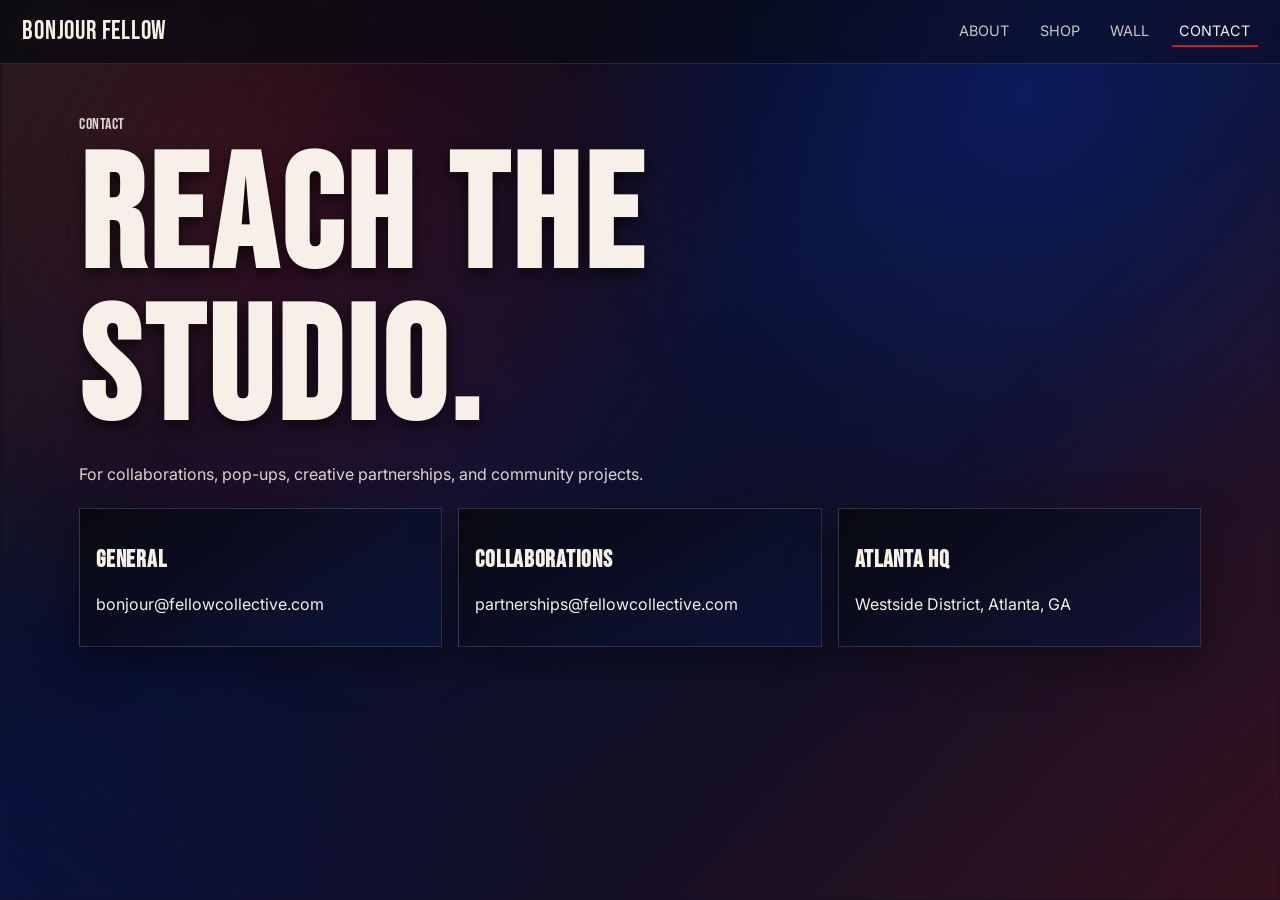
==== contact.html @ 653470c2 "Build multi-page Atlanta streetwear brand website" ====
<!DOCTYPE html>
<html lang="en">
<head>
  <meta charset="UTF-8" />
  <meta name="viewport" content="width=device-width, initial-scale=1.0" />
  <title>Bonjour fellow | Contact</title>
  <link rel="preconnect" href="https://fonts.googleapis.com" />
  <link rel="preconnect" href="https://fonts.gstatic.com" crossorigin />
  <link href="https://fonts.googleapis.com/css2?family=Bebas+Neue&family=Inter:wght@400;500;600;700;800&display=swap" rel="stylesheet" />
  <link rel="stylesheet" href="style.css" />
</head>
<body>
  <div class="texture-layer texture-layer--noise" aria-hidden="true"></div>
  <div class="texture-layer texture-layer--paint" aria-hidden="true"></div>

  <header class="site-header">
    <a href="index.html" class="brand-mark">Bonjour fellow</a>
    <button class="menu-toggle" aria-expanded="false" aria-label="Toggle menu">☰</button>
    <nav class="site-nav">
      <a href="about.html">About</a>
      <a href="shop.html">Shop</a>
      <a href="wall.html">Wall</a>
      <a href="contact.html" class="active">Contact</a>
    </nav>
  </header>

  <main class="inner-page">
    <!-- Contact section -->
    <section class="page-intro">
      <p class="eyebrow">CONTACT</p>
      <h1>Reach the studio.</h1>
      <p>For collaborations, pop-ups, creative partnerships, and community projects.</p>
    </section>

    <section class="contact-layout">
      <article class="contact-card">
        <h2>General</h2>
        <p>bonjour@fellowcollective.com</p>
      </article>
      <article class="contact-card">
        <h2>Collaborations</h2>
        <p>partnerships@fellowcollective.com</p>
      </article>
      <article class="contact-card">
        <h2>Atlanta HQ</h2>
        <p>Westside District, Atlanta, GA</p>
      </article>
    </section>
  </main>

  <script src="script.js"></script>
</body>
</html>
---- style.css ----
/* =========================================
   Bonjour fellow - Global Design System
========================================= */
:root {
  --blue: #0b1f79;
  --blue-deep: #08134a;
  --cream: #f6f0e8;
  --red: #ba1f34;
  --black: #0a0a0d;
  --ink: #111320;
  --shadow: 0 16px 40px rgba(0, 0, 0, 0.35);
}

* {
  box-sizing: border-box;
}

body {
  margin: 0;
  color: var(--cream);
  font-family: "Inter", sans-serif;
  background:
    radial-gradient(circle at 20% 20%, rgba(186, 31, 52, 0.25), transparent 40%),
    radial-gradient(circle at 80% 10%, rgba(14, 42, 155, 0.4), transparent 35%),
    linear-gradient(145deg, #040509 10%, #0a102f 45%, #1c0f1a 100%);
  min-height: 100vh;
  overflow-x: hidden;
}

h1,
h2,
h3,
.brand-mark,
.eyebrow,
.tag,
.btn {
  font-family: "Bebas Neue", sans-serif;
  letter-spacing: 0.03em;
}

a {
  color: inherit;
  text-decoration: none;
}

/* =========================================
   Global layered textures
========================================= */
.texture-layer {
  position: fixed;
  inset: 0;
  pointer-events: none;
  z-index: -2;
}

.texture-layer--noise {
  z-index: -1;
  opacity: 0.18;
  background-image: radial-gradient(rgba(255, 255, 255, 0.25) 0.8px, transparent 0.8px);
  background-size: 4px 4px;
  mix-blend-mode: soft-light;
}

.texture-layer--paint {
  background:
    linear-gradient(120deg, rgba(255, 255, 255, 0.08), transparent 25%),
    linear-gradient(-50deg, rgba(186, 31, 52, 0.16), transparent 35%),
    linear-gradient(35deg, rgba(11, 31, 121, 0.2), transparent 25%);
  filter: blur(2px);
}

/* =========================================
   Header / Navigation
========================================= */
.site-header {
  position: sticky;
  top: 0;
  z-index: 20;
  display: flex;
  align-items: center;
  justify-content: space-between;
  padding: 1rem 1.4rem;
  backdrop-filter: blur(8px);
  background: linear-gradient(90deg, rgba(8, 9, 14, 0.78), rgba(9, 12, 32, 0.46));
  border-bottom: 1px solid rgba(246, 240, 232, 0.12);
}

.brand-mark {
  font-size: clamp(1.5rem, 2vw, 2rem);
  text-transform: uppercase;
}

.site-nav {
  display: flex;
  gap: 1rem;
  align-items: center;
}

.site-nav a {
  opacity: 0.82;
  text-transform: uppercase;
  font-size: 0.9rem;
  padding: 0.35rem 0.45rem;
  border-bottom: 2px solid transparent;
  transition: 0.2s ease;
}

.site-nav a:hover,
.site-nav a.active {
  opacity: 1;
  border-color: var(--red);
}

.menu-toggle {
  display: none;
  background: transparent;
  color: var(--cream);
  border: 1px solid rgba(246, 240, 232, 0.35);
  padding: 0.25rem 0.5rem;
}

/* =========================================
   Hero section
========================================= */
.hero {
  min-height: calc(100vh - 78px);
  position: relative;
  display: grid;
  place-items: center;
  padding: 3rem 1.25rem;
  overflow: hidden;
}

.hero-content {
  max-width: 880px;
  text-align: center;
  position: relative;
  z-index: 3;
}

.eyebrow {
  color: rgba(246, 240, 232, 0.86);
  font-size: 1rem;
  margin: 0 0 0.6rem;
}

.hero h1,
.page-intro h1 {
  margin: 0;
  text-transform: uppercase;
  font-size: clamp(3.8rem, 14vw, 10rem);
  line-height: 0.95;
  text-shadow: 0 6px 16px rgba(0, 0, 0, 0.65);
}

.hero-copy {
  margin: 1.2rem auto;
  max-width: 680px;
  font-size: clamp(1rem, 2.3vw, 1.22rem);
  color: rgba(246, 240, 232, 0.95);
}

.hero-art {
  position: absolute;
  width: clamp(220px, 26vw, 380px);
  opacity: 0.28;
  filter: saturate(0) contrast(1.2) brightness(1.5);
  mix-blend-mode: screen;
  transform: rotate(-8deg);
}

.hero-art img {
  width: 100%;
  display: block;
}

.hero-art--left {
  left: -2%;
  bottom: 10%;
}

.hero-art--right {
  right: -4%;
  top: 13%;
  transform: rotate(12deg);
}

/* =========================================
   Buttons and shared sections
========================================= */
.cta-row {
  margin-top: 1.5rem;
  display: flex;
  flex-wrap: wrap;
  justify-content: center;
  gap: 0.75rem;
}

.btn {
  display: inline-block;
  font-size: 1.1rem;
  letter-spacing: 0.06em;
  text-transform: uppercase;
  padding: 0.7rem 1.1rem;
  border: 1px solid transparent;
  transition: transform 0.2s ease, box-shadow 0.2s ease;
}

.btn:hover {
  transform: translateY(-2px);
}

.btn--solid {
  background: linear-gradient(110deg, var(--red), #8b1224 60%);
  border-color: rgba(255, 255, 255, 0.2);
  box-shadow: var(--shadow);
}

.btn--outline {
  border-color: rgba(246, 240, 232, 0.6);
  background: rgba(11, 31, 121, 0.24);
}

.btn--ghost {
  background: rgba(0, 0, 0, 0.45);
  border-color: rgba(186, 31, 52, 0.72);
}

.section-wrap,
.inner-page {
  max-width: 1160px;
  margin: 0 auto;
  padding: 2rem 1.2rem 3rem;
}

.statement-grid {
  display: grid;
  grid-template-columns: repeat(12, 1fr);
  gap: 1rem;
}

.statement-block {
  border: 1px solid rgba(246, 240, 232, 0.18);
  padding: 1.15rem;
  background:
    linear-gradient(135deg, rgba(8, 14, 45, 0.82), rgba(0, 0, 0, 0.65)),
    repeating-linear-gradient(
      90deg,
      rgba(255, 255, 255, 0.02),
      rgba(255, 255, 255, 0.02) 1px,
      transparent 1px,
      transparent 6px
    );
  box-shadow: var(--shadow);
}

.statement-block--main {
  grid-column: span 6;
}

.statement-block--accent,
.statement-block--message {
  grid-column: span 3;
}

.tag {
  margin: 0;
  color: rgba(246, 240, 232, 0.74);
  font-size: 1rem;
}

.statement-block h2,
.statement-block h3 {
  font-size: clamp(1.8rem, 4vw, 2.5rem);
  margin: 0.45rem 0 0.8rem;
}

.inline-link {
  color: #ff6d81;
  text-transform: uppercase;
  font-size: 0.85rem;
}

/* =========================================
   Ticker and inner pages
========================================= */
.ticker {
  overflow: hidden;
  border-block: 1px solid rgba(246, 240, 232, 0.24);
  margin-bottom: 2rem;
}

.ticker-track {
  display: flex;
  gap: 2.2rem;
  text-transform: uppercase;
  letter-spacing: 0.08em;
  font-family: "Bebas Neue", sans-serif;
  font-size: 1.4rem;
  color: rgba(246, 240, 232, 0.9);
  padding: 0.7rem 0;
  width: max-content;
  animation: scrollTicker 18s linear infinite;
}

@keyframes scrollTicker {
  from { transform: translateX(0); }
  to { transform: translateX(-50%); }
}

.page-intro {
  margin-top: 1.2rem;
  max-width: 850px;
}

.page-intro p {
  color: rgba(246, 240, 232, 0.88);
}

.editorial-columns,
.product-grid,
.contact-layout {
  display: grid;
  grid-template-columns: repeat(3, 1fr);
  gap: 1rem;
  margin-top: 1.5rem;
}

.editorial-columns article,
.product-tile,
.contact-card,
.wall-form,
.note {
  background: linear-gradient(150deg, rgba(7, 8, 12, 0.84), rgba(13, 21, 62, 0.78));
  border: 1px solid rgba(246, 240, 232, 0.16);
  box-shadow: var(--shadow);
}

.editorial-columns article,
.product-tile,
.contact-card {
  padding: 1rem;
}

.quote-banner {
  margin-top: 1.4rem;
  background: linear-gradient(90deg, rgba(186, 31, 52, 0.35), rgba(11, 31, 121, 0.3));
  border: 1px solid rgba(246, 240, 232, 0.2);
  padding: 1rem;
  text-transform: uppercase;
  font-family: "Bebas Neue", sans-serif;
  font-size: 2rem;
}

.product-status {
  display: inline-block;
  font-size: 0.75rem;
  text-transform: uppercase;
  letter-spacing: 0.1em;
  color: #ffd8de;
  background: rgba(186, 31, 52, 0.5);
  padding: 0.2rem 0.5rem;
}

/* =========================================
   Community wall
========================================= */
.wall-layout {
  display: grid;
  grid-template-columns: minmax(280px, 370px) 1fr;
  gap: 1rem;
  align-items: start;
}

.wall-form {
  padding: 1rem;
  position: sticky;
  top: 90px;
}

.wall-form h2 {
  margin-top: 0;
  font-size: 2rem;
}

.wall-form label {
  display: block;
  margin: 0.8rem 0 0.3rem;
  font-size: 0.85rem;
  text-transform: uppercase;
}

.wall-form textarea,
.wall-form input {
  width: 100%;
  border: 1px solid rgba(246, 240, 232, 0.3);
  background: rgba(0, 0, 0, 0.35);
  color: var(--cream);
  padding: 0.65rem;
}

.note-wall {
  display: grid;
  grid-template-columns: repeat(auto-fill, minmax(180px, 1fr));
  gap: 0.8rem;
}

.note {
  min-height: 160px;
  padding: 0.9rem;
  transform: rotate(var(--tilt, -1deg));
  position: relative;
}

.note::before {
  content: "";
  position: absolute;
  top: -8px;
  left: 50%;
  width: 28px;
  height: 10px;
  transform: translateX(-50%) rotate(-4deg);
  background: rgba(246, 240, 232, 0.65);
}

.note p {
  margin: 0;
}

.note-footer {
  margin-top: 1rem;
  font-size: 0.8rem;
  opacity: 0.8;
}

/* =========================================
   Responsive design
========================================= */
@media (max-width: 900px) {
  .statement-block--main,
  .statement-block--accent,
  .statement-block--message,
  .editorial-columns,
  .product-grid,
  .contact-layout {
    grid-column: auto;
    grid-template-columns: 1fr;
  }

  .statement-grid {
    grid-template-columns: 1fr;
  }

  .wall-layout {
    grid-template-columns: 1fr;
  }

  .wall-form {
    position: relative;
    top: 0;
  }

  .hero-art {
    opacity: 0.16;
  }

  .site-nav {
    display: none;
    position: absolute;
    right: 1rem;
    top: 63px;
    flex-direction: column;
    background: rgba(5, 7, 16, 0.96);
    border: 1px solid rgba(246, 240, 232, 0.2);
    padding: 0.75rem;
  }

  .site-nav.is-open {
    display: flex;
  }

  .menu-toggle {
    display: inline-block;
  }
}
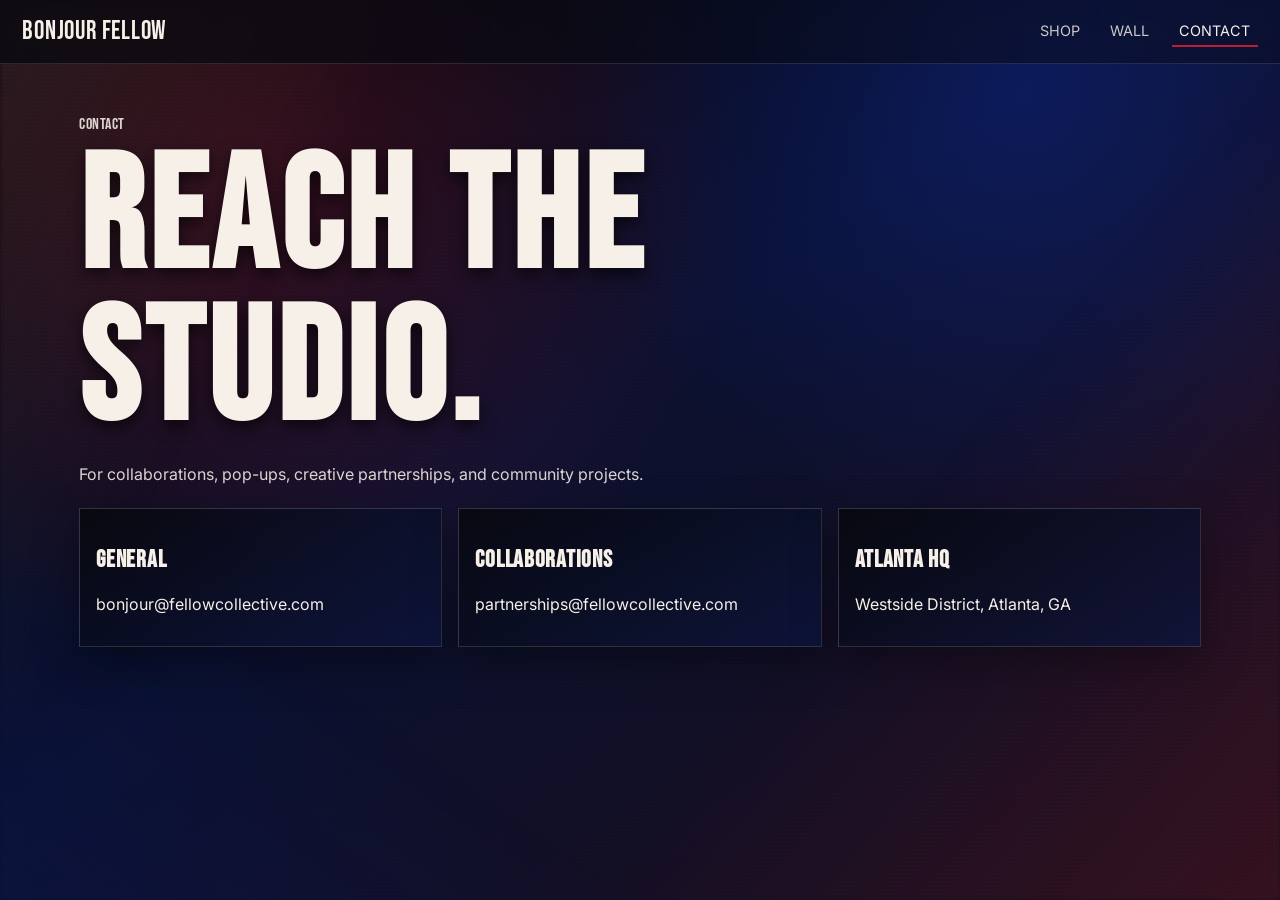
==== commit c9deab71: "Remove about page and navigation links" ====
--- a/contact.html
+++ b/contact.html
@@ -17,7 +17,6 @@
     <a href="index.html" class="brand-mark">Bonjour fellow</a>
     <button class="menu-toggle" aria-expanded="false" aria-label="Toggle menu">☰</button>
     <nav class="site-nav">
-      <a href="about.html">About</a>
       <a href="shop.html">Shop</a>
       <a href="wall.html">Wall</a>
       <a href="contact.html" class="active">Contact</a>
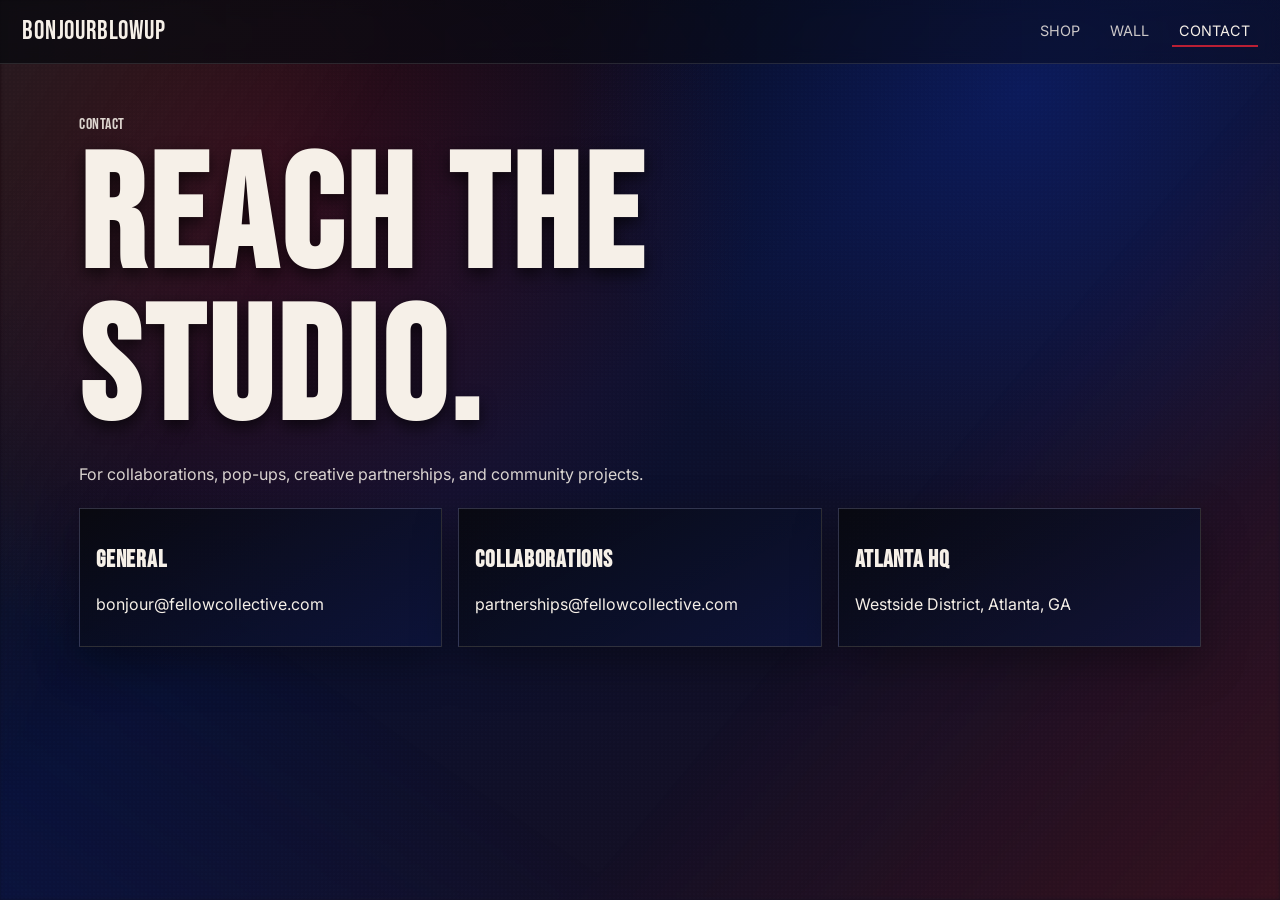
==== commit 562263f4: "Update site branding and simplify home/shop/gallery/wall layouts" ====
--- a/contact.html
+++ b/contact.html
@@ -3,7 +3,7 @@
 <head>
   <meta charset="UTF-8" />
   <meta name="viewport" content="width=device-width, initial-scale=1.0" />
-  <title>Bonjour fellow | Contact</title>
+  <title>bonjourblowup | Contact</title>
   <link rel="preconnect" href="https://fonts.googleapis.com" />
   <link rel="preconnect" href="https://fonts.gstatic.com" crossorigin />
   <link href="https://fonts.googleapis.com/css2?family=Bebas+Neue&family=Inter:wght@400;500;600;700;800&display=swap" rel="stylesheet" />
@@ -14,7 +14,7 @@
   <div class="texture-layer texture-layer--paint" aria-hidden="true"></div>
 
   <header class="site-header">
-    <a href="index.html" class="brand-mark">Bonjour fellow</a>
+    <a href="index.html" class="brand-mark">bonjourblowup</a>
     <button class="menu-toggle" aria-expanded="false" aria-label="Toggle menu">☰</button>
     <nav class="site-nav">
       <a href="shop.html">Shop</a>
--- a/style.css
+++ b/style.css
@@ -1,5 +1,5 @@
 /* =========================================
-   Bonjour fellow - Global Design System
+   bonjourblowup - Global Design System
 ========================================= */
 :root {
   --blue: #0b1f79;
@@ -158,6 +158,10 @@
   max-width: 680px;
   font-size: clamp(1rem, 2.3vw, 1.22rem);
   color: rgba(246, 240, 232, 0.95);
+}
+
+.hero-title {
+  font-size: clamp(2rem, 8vw, 4.5rem) !important;
 }
 
 .hero-art {
@@ -363,6 +367,45 @@
 }
 
 /* =========================================
+   Rebuilt shop page
+========================================= */
+.shop-page {
+  max-width: 1200px;
+}
+
+.france-flag-shop {
+  margin-top: 1.2rem;
+  padding: clamp(1rem, 2vw, 1.5rem);
+  border: 1px solid rgba(246, 240, 232, 0.22);
+  box-shadow: var(--shadow);
+  background: linear-gradient(
+    90deg,
+    rgba(11, 31, 121, 0.82) 0%,
+    rgba(11, 31, 121, 0.82) 33.333%,
+    rgba(246, 240, 232, 0.92) 33.333%,
+    rgba(246, 240, 232, 0.92) 66.666%,
+    rgba(186, 31, 52, 0.85) 66.666%,
+    rgba(186, 31, 52, 0.85) 100%
+  );
+  display: grid;
+  grid-template-columns: repeat(3, minmax(0, 1fr));
+  gap: 1rem;
+}
+
+.shirt-placeholder {
+  min-height: 220px;
+  display: grid;
+  place-items: center;
+  text-transform: uppercase;
+  font-family: "Bebas Neue", sans-serif;
+  letter-spacing: 0.08em;
+  font-size: 1.3rem;
+  color: #f6f0e8;
+  border: 1px dashed rgba(246, 240, 232, 0.6);
+  background: rgba(8, 9, 14, 0.56);
+}
+
+/* =========================================
    Community wall
 ========================================= */
 .wall-layout {
@@ -451,6 +494,10 @@
     grid-template-columns: 1fr;
   }
 
+  .france-flag-shop {
+    grid-template-columns: 1fr;
+  }
+
   .wall-layout {
     grid-template-columns: 1fr;
   }
@@ -483,3 +530,39 @@
     display: inline-block;
   }
 }
+
+
+/* =========================================
+   Gallery page
+========================================= */
+.gallery-grid {
+  display: grid;
+  grid-template-columns: repeat(3, minmax(0, 1fr));
+  gap: 1rem;
+  margin-top: 1.5rem;
+}
+
+.gallery-tile {
+  padding: 1rem;
+  background: linear-gradient(150deg, rgba(7, 8, 12, 0.84), rgba(13, 21, 62, 0.78));
+  border: 1px solid rgba(246, 240, 232, 0.16);
+  box-shadow: var(--shadow);
+}
+
+.gallery-placeholder {
+  min-height: 180px;
+  display: grid;
+  place-items: center;
+  border: 1px dashed rgba(246, 240, 232, 0.42);
+  background: linear-gradient(135deg, rgba(11, 31, 121, 0.22), rgba(186, 31, 52, 0.22));
+  color: rgba(246, 240, 232, 0.88);
+  font-family: "Bebas Neue", sans-serif;
+  letter-spacing: 0.08em;
+  font-size: 1.2rem;
+}
+
+@media (max-width: 900px) {
+  .gallery-grid {
+    grid-template-columns: 1fr;
+  }
+}
